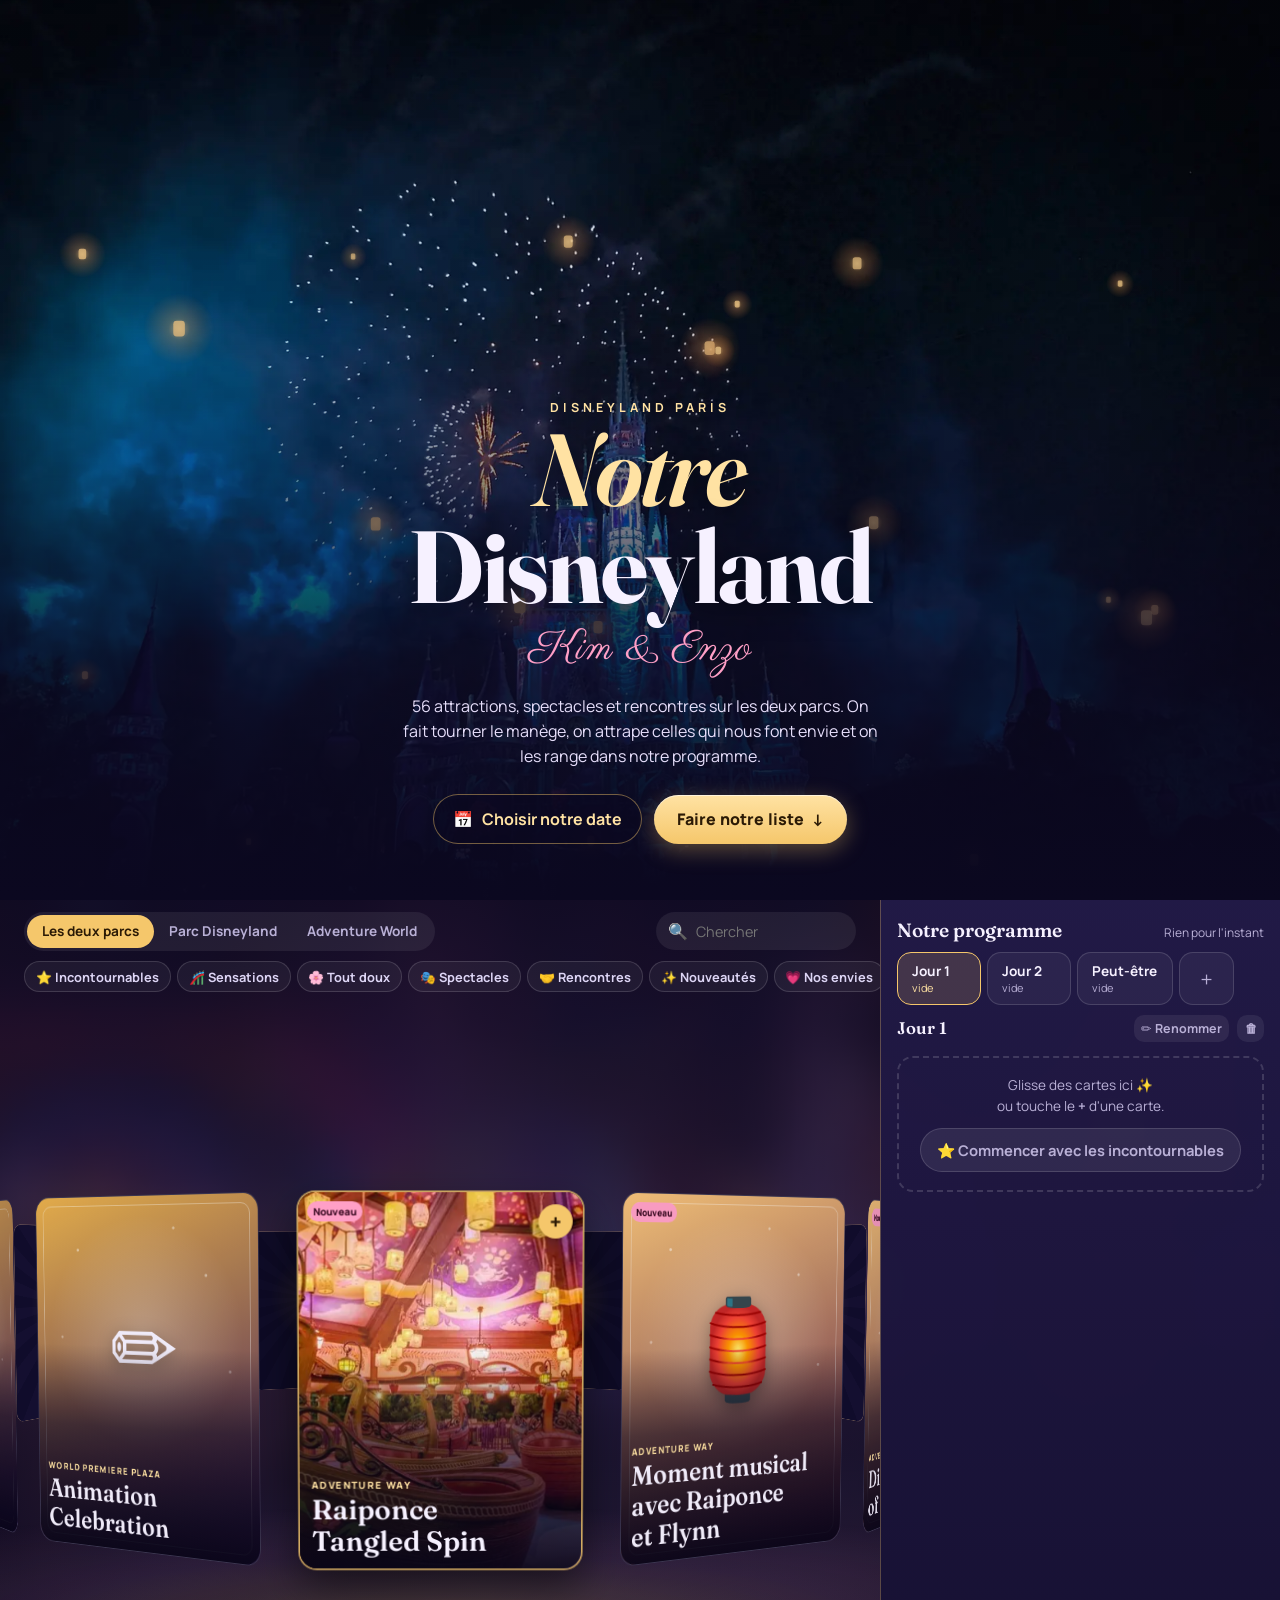
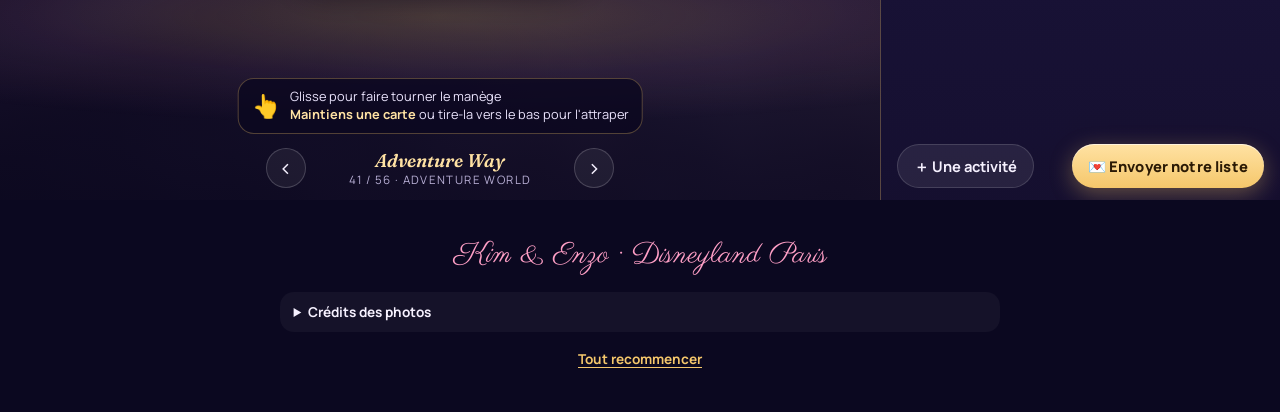
==== attractions/index.html @ afb35341 "Notre Disneyland : manège 3D des 56 attractions et notre programme à glisser-déposer Co-Authored-By:" ====
<!doctype html>
<html lang="fr">
<head>
<meta charset="utf-8">
<meta name="viewport" content="width=device-width, initial-scale=1, viewport-fit=cover">
<title>Notre Disneyland</title>
<meta name="description" content="La liste de nos attractions à Disneyland Paris : on fait tourner le manège, on attrape celles qui nous font envie.">
<meta name="robots" content="noindex, nofollow">
<meta name="theme-color" content="#0b0820">
<meta property="og:title" content="Notre Disneyland ✨">
<meta property="og:description" content="Kim & Enzo — la liste de nos attractions">
<meta property="og:image" content="img/apercu.jpg">
<link rel="preconnect" href="https://fonts.googleapis.com">
<link rel="preconnect" href="https://fonts.gstatic.com" crossorigin>
<link href="https://fonts.googleapis.com/css2?family=Fraunces:ital,opsz,wght@0,9..144,600;0,9..144,700;1,9..144,600&family=Manrope:wght@500;600;700;800&family=Parisienne&display=swap" rel="stylesheet">
<link rel="stylesheet" href="style.css?v=1">
</head>
<body>

<header class="hero" id="haut">
  <img class="hero-fond" src="img/chateau-nuit.webp" srcset="img/chateau-nuit-petit.webp 900w, img/chateau-nuit.webp 1920w" sizes="100vw" alt="">
  <canvas class="lanternes" id="lanternes" aria-hidden="true"></canvas>
  <div class="hero-voile"></div>
  <div class="hero-contenu">
    <p class="surtitre">Disneyland Paris</p>
    <h1><em>Notre</em> Disneyland</h1>
    <p class="signature">Kim &amp; Enzo</p>
    <p class="intro">56 attractions, spectacles et rencontres sur les deux parcs. On fait tourner le manège, on attrape celles qui nous font envie et on les range dans notre programme.</p>
    <div class="hero-actions">
      <label class="puce-date" id="puceDate">
        <span aria-hidden="true">📅</span>
        <span id="texteDate">Choisir notre date</span>
        <input type="date" id="champDate" aria-label="Date de notre journée à Disney">
      </label>
      <a class="btn-or" href="#app">Faire notre liste <span aria-hidden="true">↓</span></a>
    </div>
  </div>
</header>

<main class="app" id="app">
  <div class="app-fond" aria-hidden="true"></div>

  <section class="manege" aria-label="Toutes les attractions">
    <div class="barre">
      <div class="parcs" id="parcs" role="tablist" aria-label="Parc">
        <button role="tab" data-parc="tout" aria-selected="true"><span class="long">Les deux parcs</span><span class="court">Tout</span></button>
        <button role="tab" data-parc="dlp" aria-selected="false"><span class="long">Parc Disneyland</span><span class="court">Disneyland</span></button>
        <button role="tab" data-parc="daw" aria-selected="false">Adventure World</button>
      </div>
      <label class="recherche">
        <span aria-hidden="true">🔍</span>
        <input id="recherche" type="search" placeholder="Chercher" autocomplete="off" aria-label="Chercher une attraction">
      </label>
    </div>
    <div class="filtres" id="filtres" aria-label="Filtres"></div>

    <div class="scene" id="scene">
      <div class="sol" aria-hidden="true"></div>
      <div class="anneau" id="anneau"></div>
      <p class="vide-filtre" id="videFiltre" hidden>Aucune attraction ne correspond.<br><button class="lien" id="effacerFiltres">Tout afficher</button></p>
      <div class="zone-retirer" id="zoneRetirer" data-cible="retirer" hidden>Lâche ici pour retirer du programme</div>
      <div class="aide" id="aide">
        <span class="aide-main" aria-hidden="true">👆</span>
        <span>Glisse pour faire tourner le manège<br><b>Maintiens une carte</b> ou tire-la vers le bas pour l'attraper</span>
      </div>
    </div>

    <div class="panneau-monde">
      <button class="fleche" id="prec" aria-label="Attraction précédente">‹</button>
      <div class="panneau-texte">
        <p class="monde" id="monde">&nbsp;</p>
        <p class="compteur" id="compteur">&nbsp;</p>
      </div>
      <button class="fleche" id="suiv" aria-label="Attraction suivante">›</button>
    </div>
  </section>

  <aside class="programme" id="programme" aria-label="Notre programme">
    <button class="poignee" id="poignee" aria-label="Ouvrir ou fermer le programme" aria-expanded="false"><span></span></button>
    <div class="prog-tete">
      <h2>Notre programme</h2>
      <p class="progression" id="progression"></p>
    </div>
    <div class="onglets" id="onglets" role="tablist" aria-label="Jours"></div>
    <div class="jour-tete" id="jourTete"></div>
    <div class="liste-cadre" id="listeCadre">
      <ol class="liste" id="liste" data-cible="liste"></ol>
    </div>
    <div class="prog-actions">
      <button class="btn-doux" id="btnPerso">＋ Une activité</button>
      <button class="btn-or petit" id="btnPartager">💌 Envoyer notre liste</button>
    </div>
  </aside>
</main>

<footer class="pied">
  <p class="pied-coeur">Kim &amp; Enzo · Disneyland Paris</p>
  <details class="credits">
    <summary>Crédits des photos</summary>
    <p>Les photos viennent de Wikimedia Commons (licences libres, auteurs ci-dessous) et de Disneyland Paris. Fond du haut : feu d'artifice au château ; fond du programme : <i>Coco</i>, © Disney/Pixar. Liste des attractions à jour en novembre 2026.</p>
    <ul id="listeCredits"></ul>
  </details>
  <button class="lien" id="btnRecommencer">Tout recommencer</button>
</footer>

<div class="fiche-voile" id="fiche" hidden>
  <article class="fiche" role="dialog" aria-modal="true" aria-labelledby="ficheNom">
    <button class="fermer" data-fermer aria-label="Fermer">×</button>
    <div class="fiche-image" id="ficheImage"></div>
    <div class="fiche-corps">
      <p class="fiche-lieu" id="ficheLieu"></p>
      <h3 id="ficheNom"></h3>
      <div class="fiche-tags" id="ficheTags"></div>
      <p class="fiche-desc" id="ficheDesc"></p>
      <div class="envies" id="ficheEnvies"></div>
      <div class="fiche-ajout" id="ficheAjout"></div>
      <div class="fiche-photo" id="fichePhoto"></div>
      <div class="fiche-nav">
        <button class="btn-doux" id="fichePrec">‹ Précédente</button>
        <button class="btn-doux" id="ficheSuiv">Suivante ›</button>
      </div>
    </div>
  </article>
</div>

<div class="modale-voile" id="modale" hidden>
  <div class="modale" role="dialog" aria-modal="true" id="modaleBoite"></div>
</div>

<div class="fantome" id="fantome" hidden aria-hidden="true"></div>
<div class="toast" id="toast" role="status" hidden></div>
<input type="file" id="champPhoto" accept="image/*" hidden>

<script src="data.js?v=1"></script>
<script src="app.js?v=1"></script>
</body>
</html>
---- attractions/style.css ----
:root {
  --nuit: #0b0820;
  --nuit-2: #15102f;
  --violet: #2a1d55;
  --or: #f5c76b;
  --or-2: #ffe2a3;
  --rose: #ff9fc6;
  --texte: #f6f1ff;
  --doux: #b9b0d6;
  --carte-r: 18px;
  --replie: 150px;
  --w: 180px;
  --h: 240px;
  font-family: 'Manrope', system-ui, sans-serif;
  color: var(--texte);
  background: var(--nuit);
  -webkit-tap-highlight-color: transparent;
}
* { box-sizing: border-box; }
[hidden] { display: none !important; }
html { scroll-behavior: smooth; }
body { margin: 0; background: var(--nuit); overflow-x: hidden; }
button { font: inherit; color: inherit; cursor: pointer; }
img { display: block; }

/* ─── Boutons ─────────────────────────────────────── */
.btn-or {
  display: inline-flex; align-items: center; gap: .5em;
  padding: .85em 1.4em; border: 0; border-radius: 999px;
  background: linear-gradient(180deg, var(--or-2), var(--or));
  color: #2b1a05; font-weight: 800; text-decoration: none; letter-spacing: .01em;
  box-shadow: 0 6px 22px rgba(245, 199, 107, .35), inset 0 1px 0 rgba(255,255,255,.6);
  transition: transform .2s;
}
.btn-or:active { transform: scale(.96); }
.btn-or.petit { padding: .7em 1.1em; font-size: .92rem; }
.btn-doux {
  padding: .7em 1.1em; border-radius: 999px; font-weight: 700; font-size: .92rem;
  background: rgba(255,255,255,.08); border: 1px solid rgba(255,255,255,.14);
}
.btn-doux:active { transform: scale(.96); }
.lien { background: none; border: 0; color: var(--or); text-decoration: underline; text-underline-offset: 3px; padding: .3em; font-weight: 700; }

/* ─── En-tête ─────────────────────────────────────── */
.hero {
  position: relative; min-height: 100svh; display: grid; align-items: end;
  padding: 0 16px max(56px, env(safe-area-inset-bottom)); overflow: hidden; isolation: isolate;
}
.hero-fond { position: absolute; inset: 0; width: 100%; height: 100%; object-fit: cover; object-position: 50% 30%; z-index: -3; }
.lanternes { position: absolute; inset: 0; width: 100%; height: 100%; z-index: -2; pointer-events: none; }
.hero-voile {
  position: absolute; inset: 0; z-index: -1;
  background: linear-gradient(180deg, rgba(11,8,32,.15) 0%, rgba(11,8,32,.1) 35%, rgba(11,8,32,.75) 70%, var(--nuit) 100%);
}
.hero-contenu { max-width: 640px; margin: 0 auto; text-align: center; animation: monte 1.1s cubic-bezier(.2,.7,.2,1) both; }
@keyframes monte { from { transform: translateY(24px); } to { transform: none; } }
.surtitre { margin: 0 0 .4em; font-size: .78rem; letter-spacing: .32em; text-transform: uppercase; color: var(--or-2); font-weight: 700; }
.hero h1 {
  margin: 0; font-family: 'Fraunces', serif; font-weight: 700; line-height: .95;
  font-size: clamp(3rem, 13vw, 6.4rem); letter-spacing: -.02em;
  text-shadow: 0 4px 30px rgba(0,0,0,.5);
}
.hero h1 em { font-style: italic; font-weight: 600; color: var(--or-2); }
.signature { margin: .15em 0 0; font-family: 'Parisienne', cursive; font-size: clamp(1.9rem, 7vw, 2.6rem); color: var(--rose); }
.intro { margin: 1em auto 1.6em; max-width: 30em; color: #e6defa; line-height: 1.55; font-size: 1rem; }
.hero-actions { display: flex; flex-wrap: wrap; gap: 12px; justify-content: center; align-items: center; }
.puce-date {
  position: relative; display: inline-flex; align-items: center; gap: .55em;
  padding: .8em 1.2em; border-radius: 999px; font-weight: 700;
  background: rgba(11,8,32,.55); border: 1px solid rgba(245,199,107,.45); color: var(--or-2); cursor: pointer;
}
.puce-date input { position: absolute; inset: 0; opacity: 0; width: 100%; height: 100%; cursor: pointer; }
.puce-date input::-webkit-calendar-picker-indicator { position: absolute; inset: 0; width: 100%; height: 100%; cursor: pointer; }

/* ─── L'application ───────────────────────────────── */
.app { position: relative; height: 100svh; min-height: 560px; overflow: hidden; isolation: isolate; }
.app-fond {
  position: absolute; inset: 0; z-index: -1;
  background: linear-gradient(180deg, rgba(11,8,32,.92), rgba(21,16,47,.8) 40%, rgba(11,8,32,.94)), url(img/rue-floue.webp) center / cover;
}
.manege { position: absolute; inset: 0 0 var(--replie) 0; display: flex; flex-direction: column; }
.barre { display: flex; gap: 8px; padding: 12px 16px 0; align-items: center; }
.parcs { display: flex; background: rgba(255,255,255,.07); border-radius: 999px; padding: 3px; flex: 1; min-width: 0; }
.parcs button {
  flex: 1 1 auto; border: 0; background: none; padding: .55em .7em; border-radius: 999px; font-weight: 700; font-size: .8rem;
  color: var(--doux); white-space: nowrap;
}
.parcs .long { display: none; }
.parcs button[aria-selected="true"] { background: var(--or); color: #2b1a05; }
.recherche {
  display: flex; align-items: center; gap: 6px; background: rgba(255,255,255,.07); border-radius: 999px;
  padding: 0 12px; height: 38px; width: 42px; transition: width .25s; overflow: hidden; flex: none; cursor: text;
}
.recherche:focus-within, .recherche.pleine { width: 150px; }
.recherche input { background: none; border: 0; color: var(--texte); font: inherit; font-size: .9rem; width: 100%; outline: none; min-width: 0; }
.filtres { display: flex; gap: 6px; padding: 10px 16px 0; overflow-x: auto; scrollbar-width: none; flex: none; }
.filtres::-webkit-scrollbar { display: none; }
.puce {
  flex: none; border: 1px solid rgba(255,255,255,.14); background: rgba(255,255,255,.05); border-radius: 999px;
  padding: .45em .85em; font-size: .8rem; font-weight: 700; color: #ddd5f5; white-space: nowrap;
}
.puce[aria-pressed="true"] { background: rgba(245,199,107,.18); border-color: var(--or); color: var(--or-2); }

/* le manège en 3D */
.scene {
  position: relative; flex: 1; min-height: 0; perspective: 1100px; perspective-origin: 50% 42%;
  touch-action: none; user-select: none; -webkit-user-select: none; overflow: hidden; cursor: grab;
}
.scene.tourne { cursor: grabbing; }
.sol {
  position: absolute; left: 50%; top: 47%; width: min(150vw, 1500px); height: 220px; transform: translate(-50%, calc(var(--h) * .42));
  background: radial-gradient(closest-side, rgba(245,199,107,.22), rgba(255,159,198,.08) 55%, transparent);
  pointer-events: none;
}
.anneau { position: absolute; left: 50%; top: 47%; width: 0; height: 0; transform-style: preserve-3d; }
.carte {
  position: absolute; left: calc(var(--w) / -2); top: calc(var(--h) / -2); width: var(--w); height: var(--h);
  transform-style: preserve-3d; will-change: transform;
}
.face {
  position: absolute; inset: 0; border-radius: var(--carte-r); overflow: hidden; backface-visibility: hidden; -webkit-backface-visibility: hidden;
  background: var(--nuit-2); border: 1px solid rgba(255,255,255,.16);
}
.face.dos {
  transform: rotateY(180deg);
  background: radial-gradient(circle at 50% 42%, rgba(245,199,107,.35), transparent 38%), repeating-conic-gradient(from 0deg at 50% 42%, #221a4a 0 10deg, #1a1440 10deg 20deg);
  border-color: rgba(245,199,107,.35); display: grid; place-items: center;
}
.face.dos::after { content: '✦'; color: var(--or); font-size: calc(var(--w) * .22); opacity: .8; }
.carte img.photo { width: 100%; height: 100%; object-fit: cover; pointer-events: none; -webkit-user-drag: none; }
.affiche { position: absolute; inset: 0; display: grid; place-items: center; overflow: hidden; }
.affiche::before {
  content: ''; position: absolute; inset: 0;
  background: radial-gradient(circle at 50% 38%, rgba(255,255,255,.28), transparent 45%), radial-gradient(circle at 20% 15%, rgba(255,255,255,.5) 0 1px, transparent 2px), radial-gradient(circle at 78% 22%, rgba(255,255,255,.45) 0 1px, transparent 2px), radial-gradient(circle at 64% 9%, rgba(255,255,255,.4) 0 1px, transparent 2px), radial-gradient(circle at 12% 40%, rgba(255,255,255,.35) 0 1px, transparent 2px), radial-gradient(circle at 88% 48%, rgba(255,255,255,.35) 0 1px, transparent 2px);
}
.affiche::after { content: ''; position: absolute; inset: 9px; border: 1px solid rgba(255,255,255,.35); border-radius: calc(var(--carte-r) - 7px); }
.affiche .emoji { position: relative; font-size: calc(var(--w) * .36); margin-top: -22%; filter: drop-shadow(0 6px 10px rgba(0,0,0,.35)); }
.carte .degrade { position: absolute; inset: auto 0 0 0; height: 58%; background: linear-gradient(180deg, transparent, rgba(8,5,24,.55) 40%, rgba(8,5,24,.94)); pointer-events: none; }
.carte .legende { position: absolute; left: 12px; right: 12px; bottom: 12px; pointer-events: none; }
.carte .legende small { display: block; font-size: .62rem; letter-spacing: .14em; text-transform: uppercase; color: var(--or-2); font-weight: 800; margin-bottom: 3px; }
.carte .legende b { display: block; font-family: 'Fraunces', serif; font-weight: 600; font-size: calc(var(--w) * .088 + 3px); line-height: 1.12; text-wrap: balance; }
.carte .ombre { position: absolute; inset: 0; background: #070516; opacity: var(--o, 0); pointer-events: none; border-radius: var(--carte-r); }
.badges { position: absolute; top: 9px; left: 9px; right: 50px; display: flex; gap: 4px; flex-wrap: wrap; pointer-events: none; }
.badge { font-size: .62rem; font-weight: 800; padding: .3em .6em; border-radius: 999px; background: rgba(11,8,32,.78); color: var(--or-2); }
.badge.nouveau { background: var(--rose); color: #3a0a22; }
.badge.place { margin-left: auto; background: #4ade80; color: #062b14; }
.coeurs { position: absolute; top: 54px; right: 9px; align-items: flex-end; display: flex; flex-direction: column; gap: 3px; pointer-events: none; }
.coeurs i { font-style: normal; font-size: .62rem; font-weight: 800; background: rgba(255,159,198,.92); color: #3a0a22; border-radius: 999px; padding: .2em .5em; }
.carte.devant .face.avant { border-color: rgba(245,199,107,.85); box-shadow: 0 0 0 1px rgba(245,199,107,.5), 0 18px 40px rgba(0,0,0,.5); }
.reflet { position: absolute; inset: 0; pointer-events: none; opacity: 0; background: radial-gradient(circle at var(--rx, 50%) var(--ry, 30%), rgba(255,255,255,.28), transparent 45%); transition: opacity .3s; }
.carte.devant .reflet { opacity: 1; }
.ajout-rapide {
  position: absolute; right: 10px; bottom: calc(100% - 46px); width: 34px; height: 34px; border-radius: 50%; border: 0;
  background: var(--or); color: #2b1a05; font-size: 1.3rem; font-weight: 800; line-height: 1; display: none;
  box-shadow: 0 4px 14px rgba(0,0,0,.4);
}
.carte.devant .ajout-rapide { display: grid; place-items: center; }
.carte.dedans .ajout-rapide { background: #4ade80; font-size: 1rem; }

.vide-filtre { position: absolute; inset: 0; display: grid; place-content: center; text-align: center; color: var(--doux); margin: 0; line-height: 1.8; }
.aide {
  position: absolute; left: 50%; bottom: 10px; transform: translateX(-50%); width: max-content; max-width: calc(100% - 32px);
  display: flex; align-items: center; gap: 10px; padding: .7em 1em; border-radius: 16px;
  background: rgba(11,8,32,.82); border: 1px solid rgba(245,199,107,.3); font-size: .8rem; line-height: 1.4; color: #e9e2fb;
  pointer-events: none; transition: opacity .5s;
}
.aide b { color: var(--or-2); }
.aide-main { font-size: 1.4rem; animation: glisse 2.2s ease-in-out infinite; }
@keyframes glisse { 0%, 100% { transform: translateX(-6px); } 50% { transform: translateX(8px); } }
.aide.cachee { opacity: 0; }
.zone-retirer {
  position: absolute; left: 16px; right: 16px; top: 10px; padding: 1.1em; text-align: center; border-radius: 16px;
  border: 2px dashed rgba(255,120,140,.7); background: rgba(80,10,30,.6); color: #ffd0d8; font-weight: 800; z-index: 5;
}
.zone-retirer.survol { background: rgba(160,20,50,.75); border-style: solid; }

.panneau-monde { display: flex; align-items: center; justify-content: center; gap: 14px; padding: 4px 16px 12px; flex: none; }
.panneau-texte { text-align: center; min-width: 0; width: 15em; }
.monde { margin: 0; font-family: 'Fraunces', serif; font-weight: 600; font-style: italic; font-size: 1.15rem; color: var(--or-2); white-space: nowrap; overflow: hidden; text-overflow: ellipsis; }
.compteur { margin: 0; font-size: .72rem; color: var(--doux); letter-spacing: .12em; }
.fleche { width: 40px; height: 40px; border-radius: 50%; border: 1px solid rgba(255,255,255,.18); background: rgba(255,255,255,.06); font-size: 1.4rem; line-height: 1; flex: none; }

/* ─── Le programme ────────────────────────────────── */
.programme {
  position: absolute; left: 0; right: 0; bottom: 0; height: var(--replie); z-index: 10;
  display: flex; flex-direction: column;
  background: linear-gradient(180deg, #221a48, #150f30); border-top: 1px solid rgba(245,199,107,.35);
  border-radius: 22px 22px 0 0; box-shadow: 0 -12px 40px rgba(0,0,0,.45);
  transition: height .35s cubic-bezier(.2,.8,.2,1); padding-bottom: env(safe-area-inset-bottom);
}
.programme.ouvert { height: 84%; }
.poignee { border: 0; background: none; padding: 9px 0 3px; flex: none; }
.poignee span { display: block; width: 44px; height: 5px; border-radius: 3px; background: rgba(255,255,255,.3); margin: 0 auto; }
.prog-tete { display: flex; align-items: baseline; justify-content: space-between; gap: 10px; padding: 0 16px; flex: none; cursor: pointer; }
.prog-tete h2 { margin: 0; font-family: 'Fraunces', serif; font-weight: 600; font-size: 1.2rem; }
.progression { margin: 0; font-size: .75rem; color: var(--doux); white-space: nowrap; }
.onglets { display: flex; gap: 6px; padding: 10px 16px 8px; overflow-x: auto; scrollbar-width: none; flex: none; }
.onglets::-webkit-scrollbar { display: none; }
.onglet {
  flex: none; min-width: 84px; padding: .55em .9em; border-radius: 14px; border: 1px solid rgba(255,255,255,.14);
  background: rgba(255,255,255,.05); text-align: left; transition: transform .2s, background .2s, border-color .2s;
}
.onglet strong { display: block; font-size: .85rem; white-space: nowrap; }
.onglet small { display: block; font-size: .68rem; color: var(--doux); white-space: nowrap; }
.onglet[aria-selected="true"] { background: rgba(245,199,107,.16); border-color: var(--or); }
.onglet[aria-selected="true"] small { color: var(--or-2); }
.onglet.ajouter { min-width: 46px; text-align: center; font-size: 1.2rem; color: var(--doux); }
body.glisse .onglet:not(.ajouter) { border-style: dashed; border-color: rgba(245,199,107,.6); transform: scale(1.04); }
body.glisse .onglet.survol { background: rgba(245,199,107,.35); border-style: solid; transform: scale(1.1); }
.jour-tete { display: flex; align-items: center; gap: 8px; padding: 2px 16px 6px; flex: none; }
.jour-tete h3 { margin: 0; font-family: 'Fraunces', serif; font-weight: 600; font-size: 1.05rem; flex: 1; min-width: 0; white-space: nowrap; overflow: hidden; text-overflow: ellipsis; }
.jour-tete .mini { border: 0; background: rgba(255,255,255,.07); border-radius: 10px; padding: .4em .6em; font-size: .78rem; font-weight: 700; color: var(--doux); }
.liste-cadre { flex: 1; min-height: 0; overflow-y: auto; padding: 0 12px 8px; overscroll-behavior: contain; }
.liste { list-style: none; margin: 0; padding: 0; min-height: 100%; display: flex; flex-direction: column; gap: 6px; }
.ligne {
  position: relative; display: flex; align-items: center; gap: 10px; padding: 7px 8px 7px 6px; border-radius: 14px;
  background: rgba(255,255,255,.055); border: 1px solid rgba(255,255,255,.08); transition: transform .2s, opacity .2s;
}
.ligne.fait { opacity: .55; }
.ligne.fait .l-nom { text-decoration: line-through; text-decoration-color: rgba(245,199,107,.7); }
.ligne.porte { opacity: .25; }
.ligne .num { width: 20px; text-align: center; font-size: .75rem; font-weight: 800; color: var(--or-2); flex: none; }
.ligne .vignette { width: 50px; height: 50px; border-radius: 10px; object-fit: cover; flex: none; background: var(--violet); display: grid; place-items: center; font-size: 1.5rem; overflow: hidden; }
.ligne .l-texte { flex: 1; min-width: 0; cursor: pointer; }
.l-nom { display: block; font-weight: 700; font-size: .88rem; line-height: 1.25; }
.l-sous { display: block; font-size: .7rem; color: var(--doux); white-space: nowrap; overflow: hidden; text-overflow: ellipsis; }
.l-note { display: block; font-size: .72rem; color: var(--rose); margin-top: 2px; }
.ligne .act { border: 0; background: none; width: 32px; height: 32px; border-radius: 50%; flex: none; display: grid; place-items: center; font-size: 1rem; color: var(--doux); }
.ligne .coche { border: 1.5px solid rgba(245,199,107,.6); width: 26px; height: 26px; font-size: .8rem; color: transparent; }
.ligne.fait .coche { background: var(--or); color: #2b1a05; }
.ligne .tenir { cursor: grab; touch-action: none; font-size: 1.1rem; letter-spacing: -2px; color: rgba(255,255,255,.4); }
.place-vide { height: 64px; border-radius: 14px; border: 2px dashed rgba(245,199,107,.55); background: rgba(245,199,107,.08); flex: none; }
.vide {
  margin: 8px 4px; padding: 1.3em 1em; text-align: center; border: 2px dashed rgba(255,255,255,.15); border-radius: 16px;
  color: var(--doux); font-size: .85rem; line-height: 1.5;
}
.vide .btn-doux { margin-top: .8em; }
body.glisse .liste-cadre { background: rgba(245,199,107,.04); }
.prog-actions { display: flex; gap: 8px; padding: 8px 16px 12px; flex: none; justify-content: space-between; }
.programme:not(.ouvert) .jour-tete, .programme:not(.ouvert) .liste-cadre, .programme:not(.ouvert) .prog-actions { display: none; }

/* ─── Fiche d'une attraction ───────────────────────── */
.fiche-voile, .modale-voile {
  position: fixed; inset: 0; z-index: 50; background: rgba(5,3,16,.72); display: flex; align-items: flex-end; justify-content: center;
  animation: apparait .25s ease both;
}
@keyframes apparait { from { opacity: 0; } }
.fiche {
  position: relative; width: 100%; max-width: 560px; max-height: 92svh; overflow-y: auto; overscroll-behavior: contain;
  background: #17112f; border-radius: 22px 22px 0 0; border: 1px solid rgba(245,199,107,.3); border-bottom: 0;
  animation: glisseHaut .35s cubic-bezier(.2,.8,.2,1) both;
}
@keyframes glisseHaut { from { transform: translateY(40px); } }
.fermer {
  position: absolute; top: 10px; right: 10px; z-index: 3; width: 38px; height: 38px; border-radius: 50%; border: 0;
  background: rgba(11,8,32,.75); font-size: 1.5rem; line-height: 1;
}
.fiche-image { position: relative; aspect-ratio: 16 / 10; background: var(--violet); overflow: hidden; }
.fiche-image img { width: 100%; height: 100%; object-fit: cover; }
.fiche-image .affiche .emoji { font-size: 5.5rem; margin-top: 0; }
.fiche-image::after { content: ''; position: absolute; inset: auto 0 0; height: 40%; background: linear-gradient(transparent, #17112f); pointer-events: none; }
.fiche-corps { padding: 0 20px 22px; margin-top: -26px; position: relative; }
.fiche-lieu { margin: 0; font-size: .72rem; letter-spacing: .16em; text-transform: uppercase; color: var(--or-2); font-weight: 800; }
.fiche h3 { margin: .2em 0 .5em; font-family: 'Fraunces', serif; font-weight: 600; font-size: 1.6rem; line-height: 1.1; }
.fiche-tags { display: flex; flex-wrap: wrap; gap: 6px; }
.tag { font-size: .74rem; font-weight: 700; padding: .35em .7em; border-radius: 999px; background: rgba(255,255,255,.08); }
.niveau { display: inline-flex; gap: 3px; align-items: center; }
.niveau i { width: 8px; height: 8px; border-radius: 50%; background: rgba(255,255,255,.2); }
.niveau i.on { background: var(--or); }
.fiche-desc { color: #e3dcf7; line-height: 1.6; margin: 1em 0; }
.envies { display: grid; grid-template-columns: 1fr 1fr; gap: 8px; margin: 1em 0; }
.envie { padding: .8em; border-radius: 14px; border: 1px solid rgba(255,159,198,.35); background: rgba(255,159,198,.06); font-weight: 800; }
.envie[aria-pressed="true"] { background: var(--rose); color: #3a0a22; border-color: var(--rose); }
.fiche-ajout p { margin: 0 0 .5em; font-size: .8rem; color: var(--doux); font-weight: 700; }
.fiche-ajout .choix { display: flex; flex-wrap: wrap; gap: 6px; }
.fiche-ajout .choix button { padding: .6em .9em; border-radius: 12px; border: 1px solid rgba(245,199,107,.4); background: rgba(245,199,107,.08); font-weight: 700; font-size: .85rem; }
.fiche-ajout .choix button.ici { background: var(--or); color: #2b1a05; }
.fiche-photo { margin-top: 1.1em; font-size: .72rem; color: var(--doux); display: flex; flex-wrap: wrap; gap: 6px 12px; align-items: center; }
.fiche-photo a { color: var(--doux); }
.fiche-nav { display: flex; justify-content: space-between; margin-top: 1.2em; }

.modale {
  width: 100%; max-width: 460px; background: #17112f; border-radius: 22px 22px 0 0; border: 1px solid rgba(245,199,107,.3); border-bottom: 0;
  padding: 22px 20px calc(22px + env(safe-area-inset-bottom)); animation: glisseHaut .35s cubic-bezier(.2,.8,.2,1) both;
}
.modale h3 { margin: 0 0 .4em; font-family: 'Fraunces', serif; font-weight: 600; font-size: 1.4rem; }
.modale p { color: #e3dcf7; line-height: 1.55; margin: 0 0 1em; }
.modale input[type=text] {
  width: 100%; padding: .85em 1em; border-radius: 14px; border: 1px solid rgba(255,255,255,.18); background: rgba(255,255,255,.06);
  color: var(--texte); font: inherit; font-size: 1rem; margin-bottom: 12px; outline: none;
}
.modale input[type=text]:focus { border-color: var(--or); }
.emojis { display: flex; flex-wrap: wrap; gap: 6px; margin-bottom: 14px; }
.emojis button { width: 44px; height: 44px; border-radius: 12px; border: 1px solid rgba(255,255,255,.14); background: rgba(255,255,255,.05); font-size: 1.35rem; }
.emojis button[aria-pressed="true"] { border-color: var(--or); background: rgba(245,199,107,.2); }
.modale-actions { display: flex; gap: 8px; justify-content: flex-end; flex-wrap: wrap; margin-top: 6px; }

/* ─── Divers ──────────────────────────────────────── */
.fantome {
  position: fixed; left: 0; top: 0; z-index: 60; width: 120px; height: 160px; pointer-events: none; border-radius: 14px; overflow: hidden;
  box-shadow: 0 20px 40px rgba(0,0,0,.55), 0 0 0 2px var(--or); background: var(--violet);
}
.fantome img { width: 100%; height: 100%; object-fit: cover; }
.fantome .affiche .emoji { font-size: 3rem; margin-top: -20%; }
.fantome .nomf { position: absolute; inset: auto 0 0; padding: 18px 8px 8px; font-size: .72rem; font-weight: 800; line-height: 1.2; background: linear-gradient(transparent, rgba(8,5,24,.95)); }
.fantome.retour { transition: transform .35s cubic-bezier(.3,.7,.3,1), opacity .35s; opacity: 0; }
.toast {
  position: fixed; left: 50%; bottom: calc(var(--replie) + 16px); transform: translateX(-50%); z-index: 70; max-width: calc(100% - 32px);
  padding: .75em 1.1em; border-radius: 14px; background: #fff7e6; color: #2b1a05; font-weight: 800; font-size: .88rem; text-align: center;
  box-shadow: 0 10px 30px rgba(0,0,0,.4); animation: apparait .2s ease both;
}
.pied { padding: 36px 16px calc(40px + env(safe-area-inset-bottom)); text-align: center; color: var(--doux); font-size: .85rem; }
.pied-coeur { font-family: 'Parisienne', cursive; font-size: 1.8rem; color: var(--rose); margin: 0 0 .6em; }
.credits { max-width: 720px; margin: 0 auto 1em; text-align: left; background: rgba(255,255,255,.04); border-radius: 14px; padding: .8em 1em; }
.credits summary { cursor: pointer; font-weight: 700; color: var(--texte); }
.credits ul { padding-left: 1.2em; line-height: 1.6; font-size: .78rem; }
.credits a { color: var(--doux); }

/* ─── Grand écran : le programme à droite ─────────── */
@media (min-width: 960px) {
  :root { --replie: 0px; }
  .app { display: grid; grid-template-columns: minmax(0, 1fr) 400px; }
  .manege { position: relative; inset: auto; height: 100%; }
  .programme {
    position: relative; height: auto !important; border-radius: 0; border-top: 0; border-left: 1px solid rgba(245,199,107,.3);
    box-shadow: none; background: linear-gradient(180deg, rgba(34,26,72,.94), rgba(21,15,48,.96));
  }
  .programme:not(.ouvert) .jour-tete, .programme:not(.ouvert) .liste-cadre, .programme:not(.ouvert) .prog-actions { display: flex; }
  .programme .liste-cadre { display: block !important; }
  .poignee { display: none; }
  .prog-tete { padding-top: 18px; cursor: default; }
  .barre, .filtres { padding-left: 24px; padding-right: 24px; }
  .parcs { flex: none; }
  .parcs button { flex: none; padding: .55em 1.1em; font-size: .85rem; }
  .parcs .long { display: inline; }
  .parcs .court { display: none; }
  .recherche { width: 200px; margin-left: auto; }
  .fiche-voile, .modale-voile { align-items: center; }
  .fiche, .modale { border-radius: 22px; border-bottom: 1px solid rgba(245,199,107,.3); }
  .toast { bottom: auto; top: 128px; left: calc((100% - 400px) / 2); }
}
@media (max-width: 380px) {
  .parcs button { font-size: .72rem; }
}
@media (prefers-reduced-motion: reduce) {
  .aide-main, .hero-contenu { animation: none; }
}
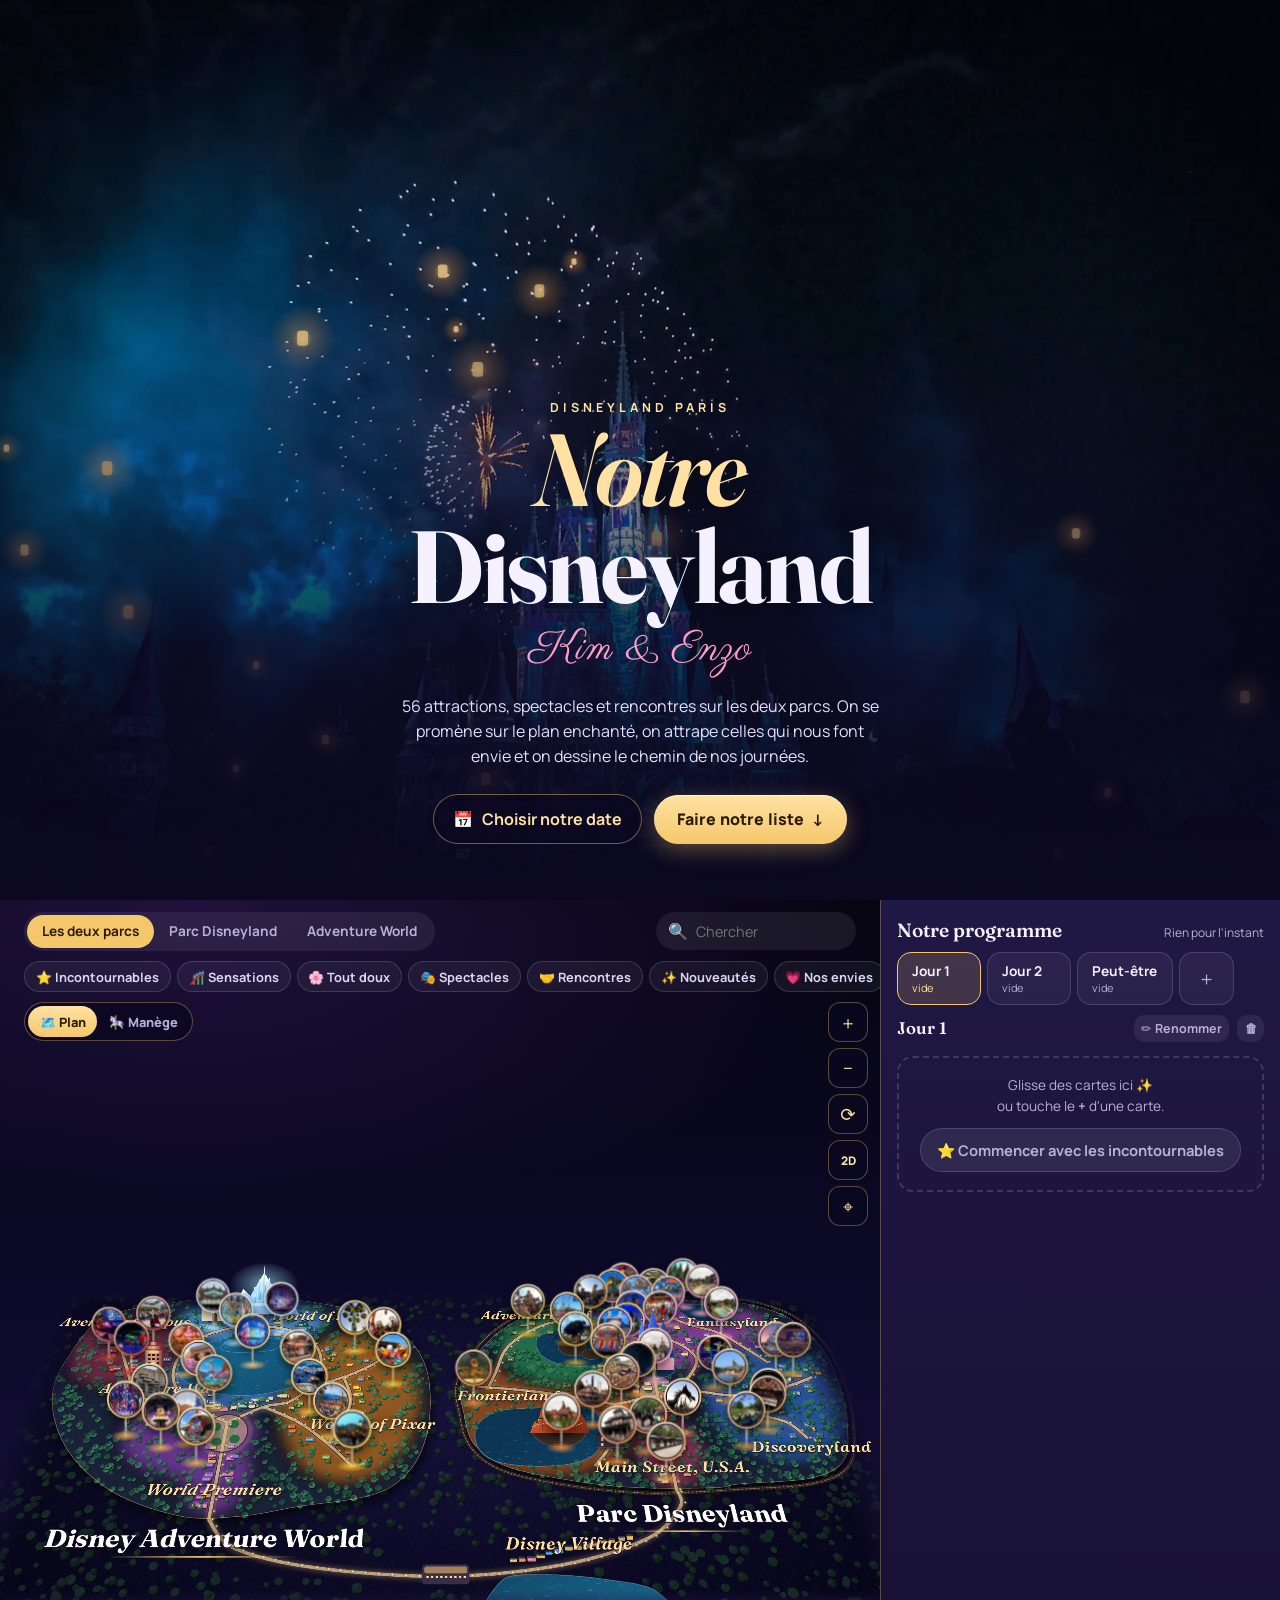
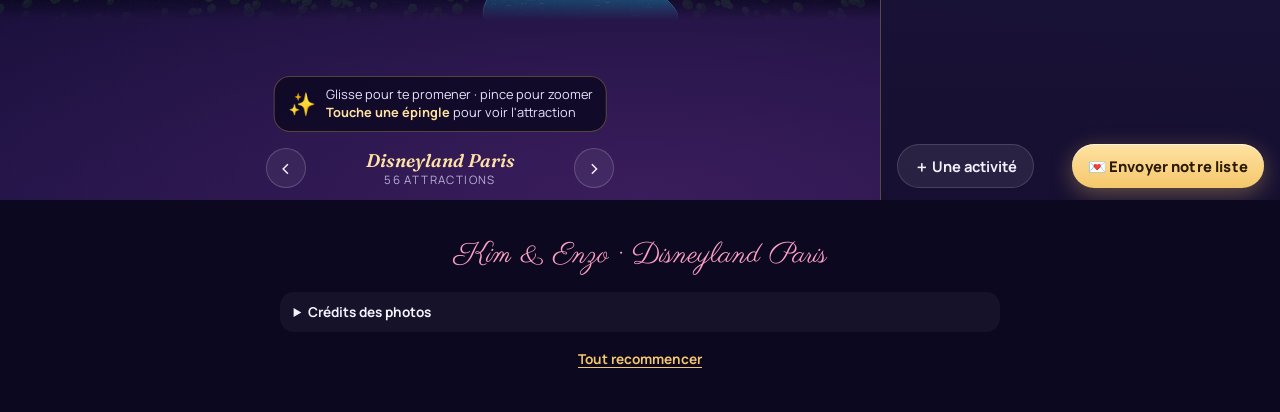
==== commit 43ea9135: "Notre Disneyland : plan enchanté en semi-3D des deux parcs, toutes les photos, ciel étoilé Co-Author" ====
--- a/attractions/index.html
+++ b/attractions/index.html
@@ -13,7 +13,7 @@
 <link rel="preconnect" href="https://fonts.googleapis.com">
 <link rel="preconnect" href="https://fonts.gstatic.com" crossorigin>
 <link href="https://fonts.googleapis.com/css2?family=Fraunces:ital,opsz,wght@0,9..144,600;0,9..144,700;1,9..144,600&family=Manrope:wght@500;600;700;800&family=Parisienne&display=swap" rel="stylesheet">
-<link rel="stylesheet" href="style.css?v=1">
+<link rel="stylesheet" href="style.css?v=2">
 </head>
 <body>
 
@@ -25,7 +25,7 @@
     <p class="surtitre">Disneyland Paris</p>
     <h1><em>Notre</em> Disneyland</h1>
     <p class="signature">Kim &amp; Enzo</p>
-    <p class="intro">56 attractions, spectacles et rencontres sur les deux parcs. On fait tourner le manège, on attrape celles qui nous font envie et on les range dans notre programme.</p>
+    <p class="intro">56 attractions, spectacles et rencontres sur les deux parcs. On se promène sur le plan enchanté, on attrape celles qui nous font envie et on dessine le chemin de nos journées.</p>
     <div class="hero-actions">
       <label class="puce-date" id="puceDate">
         <span aria-hidden="true">📅</span>
@@ -39,6 +39,7 @@
 
 <main class="app" id="app">
   <div class="app-fond" aria-hidden="true"></div>
+  <canvas class="ciel" id="ciel" aria-hidden="true"></canvas>
 
   <section class="manege" aria-label="Toutes les attractions">
     <div class="barre">
@@ -54,9 +55,33 @@
     </div>
     <div class="filtres" id="filtres" aria-label="Filtres"></div>
 
-    <div class="scene" id="scene">
+    <div class="scene" id="scene" data-vue="plan">
+      <div class="vues" id="vues" role="tablist" aria-label="Affichage">
+        <button role="tab" data-vue="plan" aria-selected="true">🗺️ Plan</button>
+        <button role="tab" data-vue="manege" aria-selected="false">🎠 Manège</button>
+      </div>
       <div class="sol" aria-hidden="true"></div>
       <div class="anneau" id="anneau"></div>
+
+      <div class="carte3d" id="carte3d" aria-label="Plan des parcs">
+        <div class="plan" id="plan">
+          <img class="plan-sol" src="img/plan.webp" alt="" draggable="false">
+          <svg class="plan-trajet" id="trajet" viewBox="0 0 2700 1200" aria-hidden="true"></svg>
+          <div id="planObjets"></div>
+        </div>
+        <div class="plan-outils">
+          <button data-outil="plus" aria-label="Zoomer">＋</button>
+          <button data-outil="moins" aria-label="Dézoomer">−</button>
+          <button data-outil="tourner" aria-label="Faire pivoter le plan">⟳</button>
+          <button data-outil="relief" aria-label="Vue en relief ou à plat" class="txt">2D</button>
+          <button data-outil="centrer" aria-label="Recentrer">⌖</button>
+        </div>
+        <div class="apercu" id="apercu" hidden></div>
+        <div class="aide aide-plan" id="aidePlan">
+          <span class="aide-main" aria-hidden="true">✨</span>
+          <span>Glisse pour te promener · pince pour zoomer<br><b>Touche une épingle</b> pour voir l'attraction</span>
+        </div>
+      </div>
       <p class="vide-filtre" id="videFiltre" hidden>Aucune attraction ne correspond.<br><button class="lien" id="effacerFiltres">Tout afficher</button></p>
       <div class="zone-retirer" id="zoneRetirer" data-cible="retirer" hidden>Lâche ici pour retirer du programme</div>
       <div class="aide" id="aide">
@@ -97,7 +122,7 @@
   <p class="pied-coeur">Kim &amp; Enzo · Disneyland Paris</p>
   <details class="credits">
     <summary>Crédits des photos</summary>
-    <p>Les photos viennent de Wikimedia Commons (licences libres, auteurs ci-dessous) et de Disneyland Paris. Fond du haut : feu d'artifice au château ; fond du programme : <i>Coco</i>, © Disney/Pixar. Liste des attractions à jour en novembre 2026.</p>
+    <p>Photos : Wikimedia Commons (licences libres, auteurs ci-dessous), Disneyland Paris et celles ajoutées par Enzo. Le Parc Disneyland est placé d'après le plan officiel ; Disney Adventure World est un plan illustré, pas à l'échelle. Liste des attractions à jour en novembre 2026.</p>
     <ul id="listeCredits"></ul>
   </details>
   <button class="lien" id="btnRecommencer">Tout recommencer</button>
@@ -131,7 +156,8 @@
 <div class="toast" id="toast" role="status" hidden></div>
 <input type="file" id="champPhoto" accept="image/*" hidden>
 
-<script src="data.js?v=1"></script>
-<script src="app.js?v=1"></script>
+<script src="data.js?v=2"></script>
+<script src="decor.js?v=2"></script>
+<script src="app.js?v=2"></script>
 </body>
 </html>
--- a/attractions/style.css
+++ b/attractions/style.css
@@ -75,9 +75,10 @@
 /* ─── L'application ───────────────────────────────── */
 .app { position: relative; height: 100svh; min-height: 560px; overflow: hidden; isolation: isolate; }
 .app-fond {
-  position: absolute; inset: 0; z-index: -1;
-  background: linear-gradient(180deg, rgba(11,8,32,.92), rgba(21,16,47,.8) 40%, rgba(11,8,32,.94)), url(img/rue-floue.webp) center / cover;
-}
+  position: absolute; inset: 0; z-index: -2;
+  background: radial-gradient(120% 60% at 50% 100%, #3a1d5c 0%, rgba(58,29,92,0) 60%), radial-gradient(80% 50% at 15% 0%, rgba(80,40,140,.35), transparent 70%), linear-gradient(180deg, #05040f 0%, #0d0a2a 45%, #1d1242 100%);
+}
+.ciel { position: absolute; inset: 0; width: 100%; height: 100%; z-index: -1; pointer-events: none; }
 .manege { position: absolute; inset: 0 0 var(--replie) 0; display: flex; flex-direction: column; }
 .barre { display: flex; gap: 8px; padding: 12px 16px 0; align-items: center; }
 .parcs { display: flex; background: rgba(255,255,255,.07); border-radius: 999px; padding: 3px; flex: 1; min-width: 0; }
@@ -345,3 +346,105 @@
 @media (prefers-reduced-motion: reduce) {
   .aide-main, .hero-contenu { animation: none; }
 }
+
+/* ─── Choix de l'affichage : plan ou manège ───────── */
+.vues {
+  position: absolute; top: 10px; left: 16px; z-index: 8; display: flex; padding: 3px; border-radius: 999px;
+  background: rgba(11,8,32,.78); border: 1px solid rgba(245,199,107,.35);
+}
+.vues button { border: 0; background: none; padding: .5em .9em; border-radius: 999px; font-weight: 800; font-size: .8rem; color: var(--doux); }
+.vues button[aria-selected="true"] { background: linear-gradient(180deg, var(--or-2), var(--or)); color: #2b1a05; }
+.scene[data-vue="plan"] { cursor: default; perspective: none; }
+.scene[data-vue="plan"] .anneau, .scene[data-vue="plan"] .sol, .scene[data-vue="plan"] #aide, .scene[data-vue="plan"] .vide-filtre { display: none !important; }
+.scene[data-vue="manege"] .carte3d { display: none; }
+
+/* ─── Le plan enchanté ───────────────────────────── */
+.carte3d { position: absolute; inset: 0; perspective: 1050px; perspective-origin: 50% 18%; overflow: hidden; touch-action: none; cursor: grab; }
+.carte3d.glisse-plan { cursor: grabbing; }
+.plan { position: absolute; left: 50%; top: 50%; width: 2700px; height: 1200px; transform-origin: 0 0; transform-style: preserve-3d; --r: 0; --t: 0; --k: 1; --kl: 1; --ep: 3; }
+.plan-sol {
+  position: absolute; inset: 0; width: 100%; height: 100%; pointer-events: none; -webkit-user-drag: none;
+  -webkit-mask-image: linear-gradient(to right, transparent, #000 5%, #000 95%, transparent), linear-gradient(to bottom, transparent, #000 7%, #000 93%, transparent);
+  -webkit-mask-composite: source-in; mask-image: linear-gradient(to right, transparent, #000 5%, #000 95%, transparent), linear-gradient(to bottom, transparent, #000 7%, #000 93%, transparent); mask-composite: intersect;
+}
+.plan-trajet { position: absolute; inset: 0; width: 100%; height: 100%; overflow: visible; pointer-events: none; }
+.plan-trajet .t-lueur { fill: none; stroke: #ffd36b; stroke-opacity: .28; stroke-width: calc(var(--ep) * 4px); stroke-linecap: round; stroke-linejoin: round; }
+.plan-trajet .t-trait { fill: none; stroke: #fff1c4; stroke-width: calc(var(--ep) * 1.3px); stroke-linecap: round; stroke-dasharray: calc(var(--ep) * 4px) calc(var(--ep) * 4px); animation: marche 1.2s linear infinite; }
+@keyframes marche { to { stroke-dashoffset: calc(var(--ep) * -16px); } }
+#planObjets { position: absolute; inset: 0; transform-style: preserve-3d; }
+.lieu-nom {
+  position: absolute; transform: translate(-50%, -50%) rotateZ(calc(var(--r) * -1deg)) scale(var(--kl)); white-space: nowrap; pointer-events: none;
+  font-family: 'Fraunces', serif; font-style: italic; font-weight: 600; font-size: 40px; color: #ffe2a3; letter-spacing: .02em;
+  text-shadow: 0 3px 0 rgba(30,12,40,.9), 0 0 24px rgba(0,0,0,.9);
+}
+.lieu-nom.parc { font-style: normal; font-weight: 700; font-size: 58px; color: #fff; letter-spacing: .01em; text-align: center; }
+.lieu-nom.parc::after { content: ''; display: block; height: 3px; margin: 6px auto 0; width: 60%; background: linear-gradient(90deg, transparent, var(--or), transparent); }
+.decor, .epingle { position: absolute; width: 0; height: 0; transform-style: preserve-3d; }
+.decor { pointer-events: none; }
+.decor .ombre-sol { position: absolute; left: 0; top: 0; width: var(--l); height: calc(var(--l) * .32); transform: translate(-50%, -55%); border-radius: 50%; background: radial-gradient(closest-side, rgba(0,0,0,.6), transparent); }
+.decor .debout { position: absolute; left: 0; bottom: 0; transform-origin: 50% 100%; transform: translateX(-50%) rotateZ(calc(var(--r) * -1deg)) rotateX(calc(var(--t) * -1deg)) scale(.82); }
+.decor svg { display: block; width: 100%; height: 100%; overflow: visible; }
+.epingle .halo-sol {
+  position: absolute; left: -26px; top: -11px; width: 52px; height: 22px; border-radius: 50%; transform: scale(var(--k));
+  background: radial-gradient(closest-side, var(--c), transparent); opacity: .95;
+}
+.epingle .debout {
+  position: absolute; left: 0; bottom: 0; display: flex; flex-direction: column; align-items: center; cursor: pointer; outline: none;
+  transform-origin: 50% 100%; transform: translateX(-50%) rotateZ(calc(var(--r) * -1deg)) rotateX(calc(var(--t) * -1deg)) scale(var(--k));
+}
+.epingle .bulle {
+  position: relative; width: 64px; height: 64px; border-radius: 50%; padding: 3px; flex: none;
+  background: linear-gradient(160deg, #fff3cf, var(--c)); box-shadow: 0 8px 16px rgba(0,0,0,.55);
+  transition: transform .25s cubic-bezier(.3,1.6,.5,1); animation: pousse .7s cubic-bezier(.3,1.5,.5,1) var(--d) backwards;
+}
+@keyframes pousse { from { transform: translateY(30px) scale(0); } }
+.epingle .bulle img { width: 100%; height: 100%; border-radius: 50%; object-fit: cover; border: 2px solid #1a1236; display: block; }
+.epingle .tige { width: 4px; height: 30px; border-radius: 2px; background: linear-gradient(#fff3cf, rgba(255,226,163,.15)); }
+.epingle .etiquette {
+  display: none; margin-bottom: 7px; padding: 5px 11px; border-radius: 11px; white-space: nowrap;
+  background: rgba(11,8,32,.9); border: 1px solid rgba(245,199,107,.45); color: #fff; font-weight: 800; font-size: 15px;
+}
+.epingle.choisie .etiquette, .epingle .debout:hover .etiquette { display: block; }
+.carte3d.loin .lieu-nom:not(.parc) { display: none; }
+.carte3d.tourne .lieu-nom.parc { display: none; }
+.epingle .numero {
+  position: absolute; top: -8px; right: -10px; min-width: 26px; height: 26px; padding: 0 6px; border-radius: 13px; display: none; place-items: center;
+  background: var(--or); color: #2b1a05; font-weight: 800; font-size: 15px; border: 2px solid #1a1236;
+}
+.epingle.au-jour .numero { display: grid; }
+.epingle.au-jour .bulle { background: linear-gradient(160deg, #fff3cf, #f5c76b); box-shadow: 0 0 0 3px rgba(245,199,107,.45), 0 8px 16px rgba(0,0,0,.55); }
+.epingle.ailleurs .bulle { background: linear-gradient(160deg, #d6ffe2, #3fbf74); }
+.epingle.eteinte { opacity: .22; }
+.epingle.eteinte .debout { pointer-events: none; }
+.epingle.choisie .bulle { transform: scale(1.3); box-shadow: 0 0 0 5px rgba(255,226,163,.55), 0 0 40px rgba(255,211,107,.9); }
+.carte3d.loin .epingle .bulle { width: 30px; height: 30px; padding: 0; background: var(--c); border: 3px solid #fff3cf; }
+.carte3d.loin .epingle .bulle img { display: none; }
+.carte3d.loin .epingle .tige { height: 14px; }
+.carte3d.loin .epingle.au-jour .bulle { background: var(--or); }
+.plan-lanternes { position: absolute; inset: 0; width: 100%; height: 100%; pointer-events: none; }
+.plan-outils { position: absolute; right: 12px; top: 10px; z-index: 8; display: flex; flex-direction: column; gap: 6px; }
+.plan-outils button {
+  width: 40px; height: 40px; border-radius: 12px; border: 1px solid rgba(245,199,107,.35); background: rgba(11,8,32,.78);
+  font-size: 1.15rem; color: #ffe2a3; display: grid; place-items: center;
+}
+.plan-outils button.txt { font-size: .74rem; font-weight: 800; }
+.apercu {
+  position: absolute; left: 12px; right: 12px; bottom: 10px; z-index: 9; margin: 0 auto; max-width: 520px;
+  display: flex; gap: 12px; align-items: center; padding: 10px 12px 10px 10px; border-radius: 20px;
+  background: linear-gradient(160deg, rgba(48,32,96,.97), rgba(20,14,46,.97)); border: 1px solid rgba(245,199,107,.5);
+  box-shadow: 0 18px 44px rgba(0,0,0,.55); animation: glisseHaut .3s cubic-bezier(.2,.8,.2,1) both;
+}
+.apercu img { width: 88px; height: 88px; border-radius: 14px; object-fit: cover; flex: none; cursor: pointer; }
+.ap-texte { flex: 1; min-width: 0; }
+.ap-texte small { display: block; font-size: .64rem; letter-spacing: .14em; text-transform: uppercase; color: var(--or-2); font-weight: 800; }
+.ap-texte b { display: block; font-family: 'Fraunces', serif; font-weight: 600; font-size: 1.08rem; line-height: 1.15; margin: 2px 26px 6px 0; }
+.ap-actions { display: flex; flex-wrap: wrap; gap: 5px; }
+.ap-actions button { padding: .45em .65em; border-radius: 10px; font-size: .74rem; font-weight: 800; border: 1px solid rgba(245,199,107,.45); background: rgba(245,199,107,.1); }
+.ap-actions button.ici { background: var(--or); color: #2b1a05; }
+.ap-actions button.voir { border-color: rgba(255,255,255,.2); background: rgba(255,255,255,.08); }
+.ap-fermer { position: absolute; top: 6px; right: 8px; width: 28px; height: 28px; border-radius: 50%; border: 0; background: rgba(255,255,255,.08); font-size: 1.1rem; line-height: 1; }
+.aide-plan { bottom: 12px; }
+@media (min-width: 960px) {
+  .vues { left: 24px; }
+  .apercu { bottom: 16px; }
+}
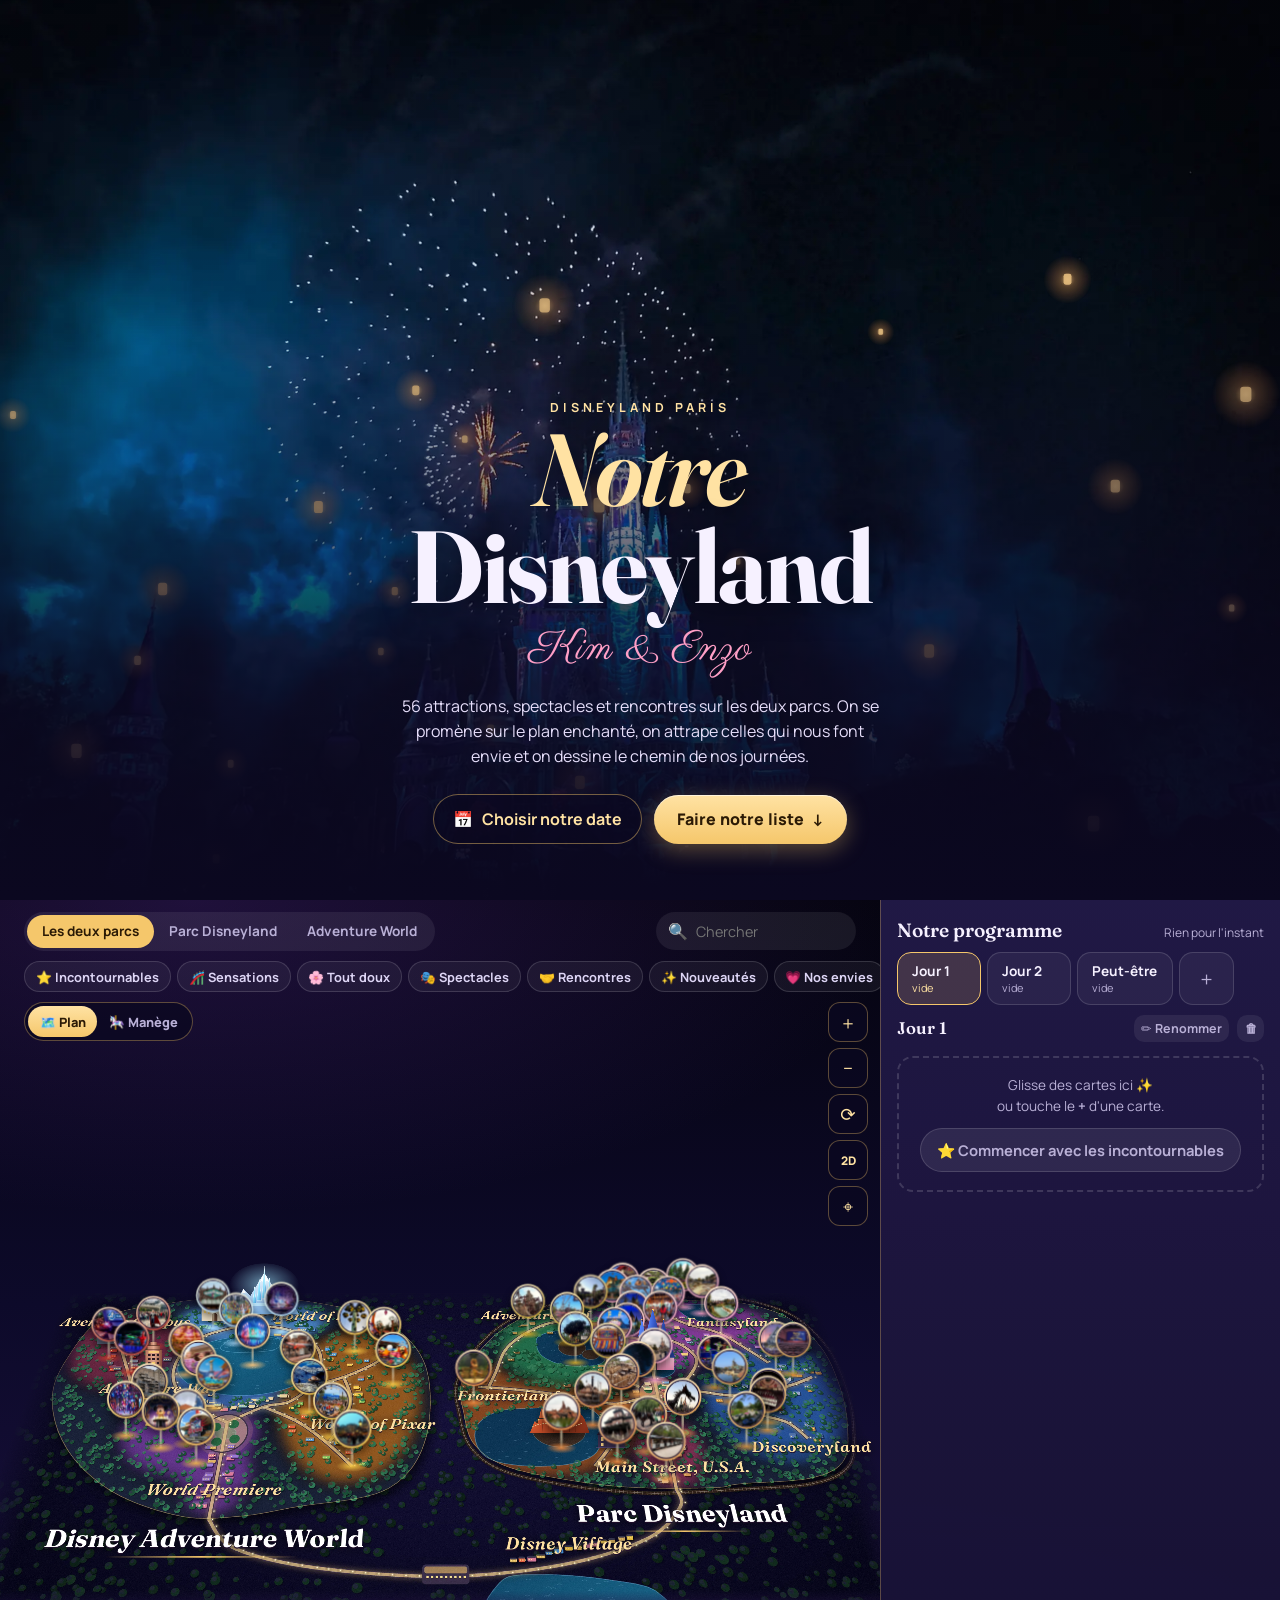
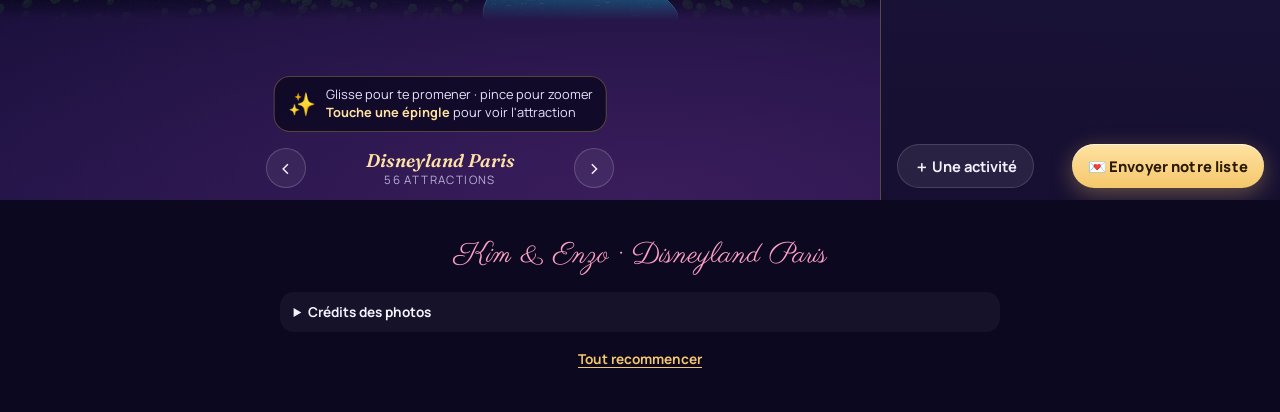
==== commit 6d070c64: "Notre Disneyland : le bouton Plan marche à nouveau depuis le manège Co-Authored-By: Claude Opus 5.5 " ====
--- a/attractions/index.html
+++ b/attractions/index.html
@@ -158,6 +158,6 @@
 
 <script src="data.js?v=2"></script>
 <script src="decor.js?v=2"></script>
-<script src="app.js?v=2"></script>
+<script src="app.js?v=3"></script>
 </body>
 </html>
